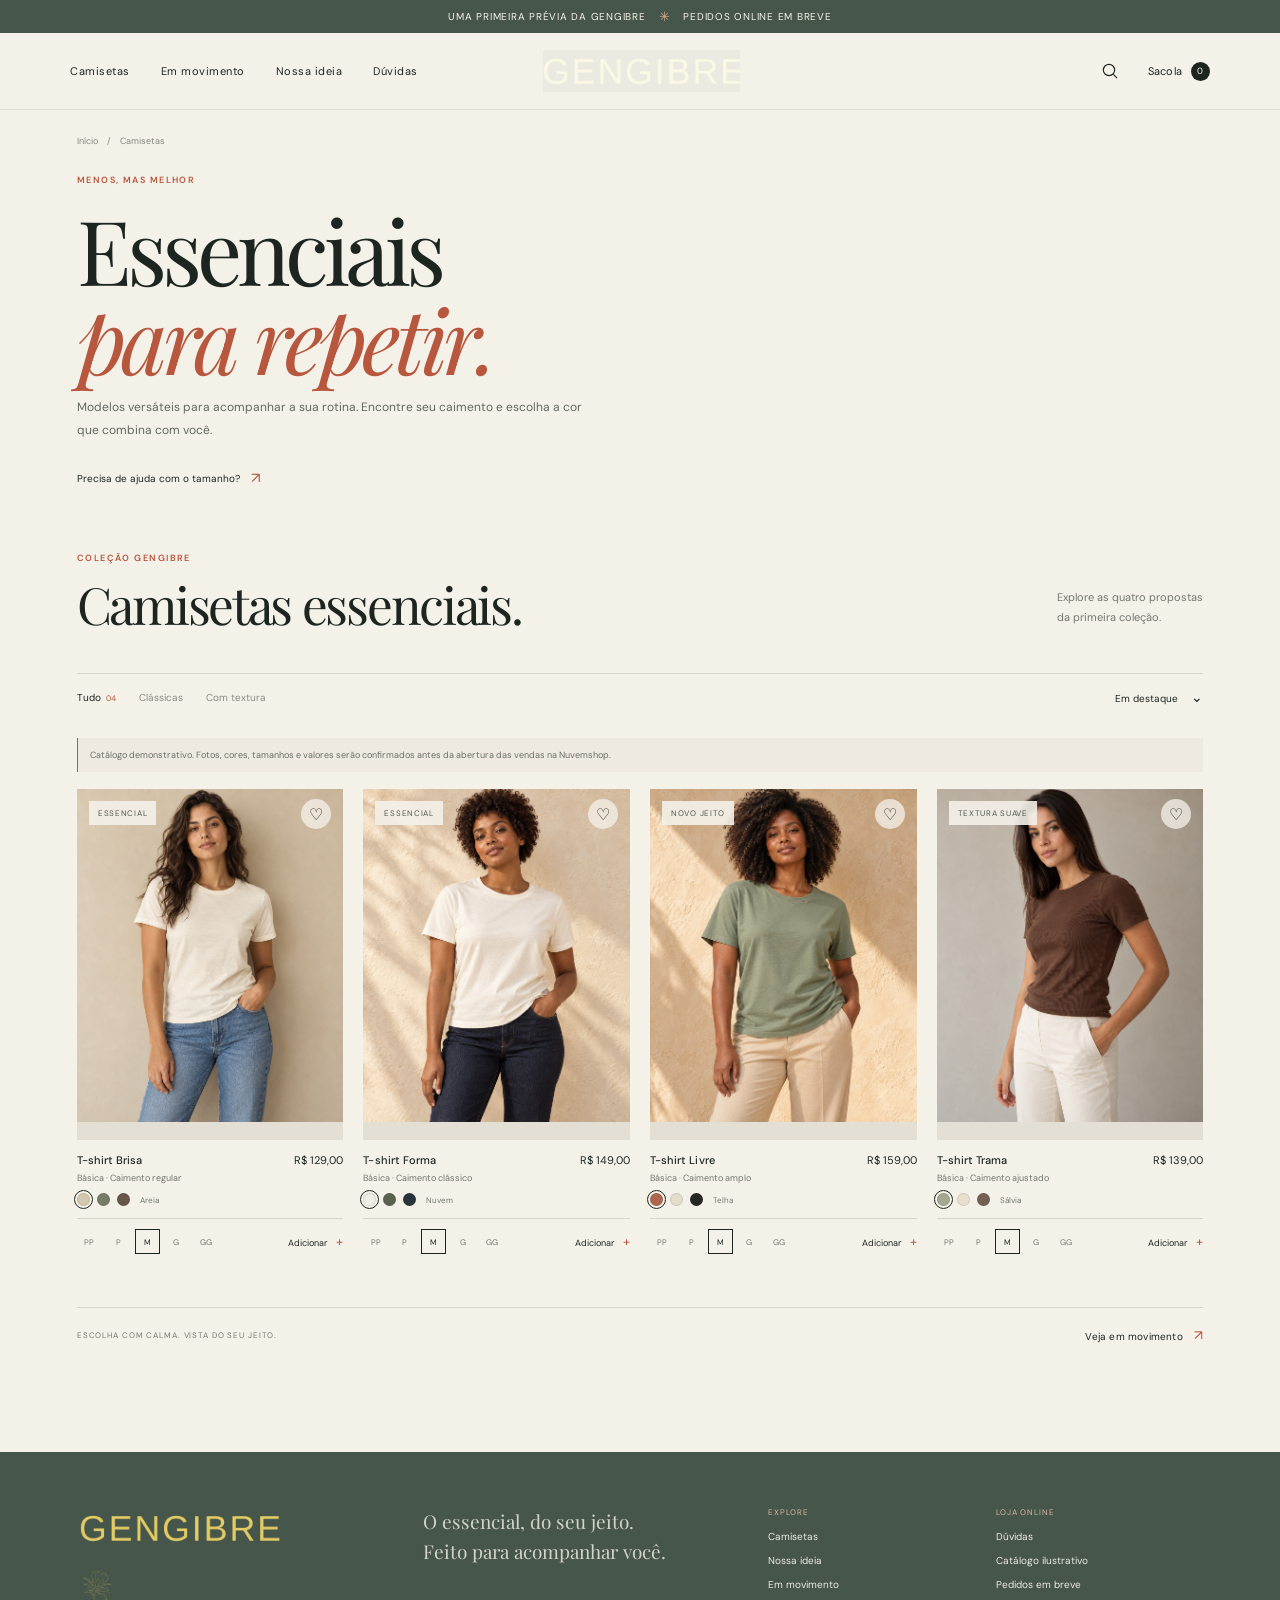
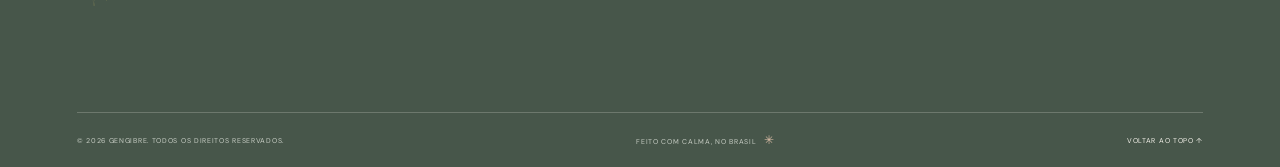
==== colecao.html @ 6cb281e1 "Add shopping pages, videos, and Gengibre logos" ====
<!doctype html>
<html lang="pt-BR">
  <head><meta charset="UTF-8" /><meta name="viewport" content="width=device-width, initial-scale=1" /><meta name="theme-color" content="#f4f1e9" /><meta name="description" content="Explore a coleção demonstrativa de camisetas básicas GENGIBRE." /><title>Camisetas essenciais — GENGIBRE</title><link rel="preconnect" href="https://fonts.googleapis.com" /><link rel="preconnect" href="https://fonts.gstatic.com" crossorigin /><link href="https://fonts.googleapis.com/css2?family=DM+Sans:wght@400;500;600;700&family=Playfair+Display:wght@400;500&display=swap" rel="stylesheet" /><link rel="stylesheet" href="styles.css" /><script src="catalog.js" defer></script><script src="store.js" defer></script><script src="script.js" defer></script></head>
  <body id="topo">
    <div class="announcement"><span>UMA PRIMEIRA PRÉVIA DA GENGIBRE</span><span class="announcement-dot">✳</span><span>Pedidos online em breve</span></div>
    <header class="site-header">
      <button class="icon-button menu-toggle" aria-label="Abrir menu" aria-expanded="false"><span class="menu-lines"></span></button>
      <nav class="main-nav" aria-label="Navegação principal"><a href="colecao.html">Camisetas</a><a href="videos.html">Em movimento</a><a href="sobre.html">Nossa ideia</a><a href="duvidas.html">Dúvidas</a></nav>
      <a class="wordmark has-logo" href="index.html" aria-label="Gengibre, início"><span class="wordmark-crop"><img src="assets/gengibre-wordmark.jpeg" alt="GENGIBRE" /></span></a>
      <div class="header-actions"><button class="icon-button search-toggle" aria-label="Abrir busca"><svg viewBox="0 0 24 24" aria-hidden="true"><circle cx="10.8" cy="10.8" r="6.8"></circle><path d="m16 16 4.5 4.5"></path></svg></button><button class="bag-button" aria-label="Abrir sacola">Sacola <span class="bag-count">0</span></button></div>
    </header>
    <div class="search-panel" aria-hidden="true"><label for="search-input">O que você está procurando?</label><div class="search-field"><input id="search-input" type="search" placeholder="Busque por uma camiseta..." autocomplete="off" /><button class="search-close" aria-label="Fechar busca">Fechar</button></div></div>
    <div class="mobile-menu" aria-hidden="true"><a href="colecao.html">Camisetas</a><a href="videos.html">Em movimento</a><a href="sobre.html">Nossa ideia</a><a href="duvidas.html">Dúvidas</a></div>
<main>
      <section class="page-intro section-shell collection-page-intro"><nav class="breadcrumbs" aria-label="Você está aqui"><a href="index.html">Início</a><span>/</span><span>Camisetas</span></nav><p class="eyebrow">MENOS, MAS MELHOR</p><h1>Essenciais<br /><em>para repetir.</em></h1><p>Modelos versáteis para acompanhar a sua rotina. Encontre seu caimento e escolha a cor que combina com você.</p><a href="duvidas.html#tamanhos" class="text-link">Precisa de ajuda com o tamanho? <span aria-hidden="true">↗</span></a></section>
      <section class="collection section-shell collection-page" id="colecao" aria-labelledby="collection-title"><div class="section-heading"><div><p class="eyebrow">COLEÇÃO GENGIBRE</p><h2 id="collection-title">Camisetas essenciais.</h2></div><p>Explore as quatro propostas<br />da primeira coleção.</p></div><div class="shop-toolbar"><div class="filter-tabs" role="group" aria-label="Filtrar produtos"><button class="filter-tab is-active" data-filter="all">Tudo <span>04</span></button><button class="filter-tab" data-filter="classica">Clássicas</button><button class="filter-tab" data-filter="textura">Com textura</button></div><button class="sort-button" aria-label="Ordenar produtos">Em destaque <span aria-hidden="true">⌄</span></button></div><p class="preview-note">Catálogo demonstrativo. Fotos, cores, tamanhos e valores serão confirmados antes da abertura das vendas na Nuvemshop.</p><div class="product-grid" id="product-grid" aria-live="polite"></div><p class="no-results" hidden>Nenhuma camiseta encontrada. Tente outro nome ou cor.</p><div class="collection-bottom"><span>ESCOLHA COM CALMA. VISTA DO SEU JEITO.</span><a href="videos.html">Veja em movimento <span aria-hidden="true">↗</span></a></div></section>
</main>
    <footer class="site-footer"><div class="footer-main"><a class="wordmark footer-wordmark" href="index.html" aria-label="Gengibre, início"><span class="wordmark-crop"><img src="assets/gengibre-wordmark.jpeg" alt="GENGIBRE" /></span></a><span class="flower-mark"><img src="assets/gengibre-flower.jpeg" alt="Símbolo floral Gengibre" /></span><p>O essencial, do seu jeito.<br />Feito para acompanhar você.</p><div class="footer-links"><div><span>EXPLORE</span><a href="colecao.html">Camisetas</a><a href="sobre.html">Nossa ideia</a><a href="videos.html">Em movimento</a></div><div><span>LOJA ONLINE</span><a href="duvidas.html">Dúvidas</a><a href="colecao.html">Catálogo ilustrativo</a><a href="colecao.html">Pedidos em breve</a></div></div></div><div class="footer-bottom"><span>© 2026 GENGIBRE. TODOS OS DIREITOS RESERVADOS.</span><span>FEITO COM CALMA, NO BRASIL <b>✳</b></span><a href="#topo">VOLTAR AO TOPO ↑</a></div></footer>
    <div class="drawer-backdrop" hidden></div><aside class="cart-drawer" aria-label="Sua sacola" aria-hidden="true"><div class="drawer-head"><div><p class="eyebrow">GENGIBRE / SUAS ESCOLHAS</p><h2>Sua sacola <span class="drawer-count">(0)</span></h2></div><button class="drawer-close" aria-label="Fechar sacola">×</button></div><div class="cart-items"></div><div class="empty-cart"><span class="empty-cart-icon">◌</span><h3>Um bom começo.</h3><p>Sua sacola ainda está vazia.<br />Encontre a camiseta que tem a sua cara.</p><button class="button button-dark continue-shopping">Escolher uma camiseta</button></div><div class="drawer-foot" hidden><div class="subtotal"><span>Subtotal ilustrativo</span><strong>R$ 0,00</strong></div><p class="checkout-note">Prévia da loja. Pagamento, frete e pedidos serão ativados com a Nuvemshop.</p><button class="button button-dark checkout-button">Ver próximos passos <span aria-hidden="true">↗</span></button><p class="checkout-unavailable" hidden>Esta vitrine ainda não recebe pedidos. A conexão com a Nuvemshop ativará a finalização da compra.</p><button class="text-link keep-shopping">Continuar escolhendo</button></div></aside><div class="toast" role="status" aria-live="polite"></div>
</body>
</html>
---- styles.css ----
:root {
  color-scheme: light;
  --paper: #f4f1e9;
  --paper-deep: #ebe6dc;
  --ink: #1d2520;
  --muted: #73776f;
  --line: #d8d5ca;
  --ginger: #b7573d;
  --olive: #47564a;
  --serif: "Playfair Display", Georgia, serif;
  --sans: "DM Sans", Arial, sans-serif;
}

* { box-sizing: border-box; }
html { scroll-behavior: smooth; scroll-padding-top: 94px; }
body { margin: 0; background: var(--paper); color: var(--ink); font-family: var(--sans); font-size: 14px; -webkit-font-smoothing: antialiased; }
body.is-locked { overflow: hidden; }
button, input { font: inherit; }
button, a { -webkit-tap-highlight-color: transparent; }
a { color: inherit; text-decoration: none; }
button { color: inherit; }
img { display: block; max-width: 100%; }
.sr-only { position: absolute; width: 1px; height: 1px; padding: 0; margin: -1px; overflow: hidden; clip: rect(0, 0, 0, 0); white-space: nowrap; border: 0; }

.announcement { height: 33px; display: flex; align-items: center; justify-content: center; gap: 13px; color: #f7f4eb; background: var(--olive); font-size: 10px; letter-spacing: .075em; text-transform: uppercase; }
.announcement-dot { color: #ddac8d; font-size: 13px; }
.site-header { height: 77px; position: sticky; top: 0; z-index: 20; display: grid; grid-template-columns: 1fr auto 1fr; align-items: center; padding: 0 5.5vw; background: rgba(244, 241, 233, .97); border-bottom: 1px solid rgba(29, 37, 32, .09); backdrop-filter: blur(14px); }
.main-nav, .header-actions { display: flex; align-items: center; }
.main-nav { gap: 31px; font-size: 11px; letter-spacing: .045em; }
.main-nav a, .footer-links a, .text-link { transition: opacity .2s ease; }
.main-nav a:hover, .footer-links a:hover, .text-link:hover { opacity: .6; }
.wordmark { justify-self: center; font-size: 21px; line-height: 1; font-weight: 700; letter-spacing: .16em; }
.wordmark span { font-size: 8px; vertical-align: top; margin-left: 3px; letter-spacing: 0; }
.header-actions { justify-self: end; gap: 23px; }
.icon-button, .bag-button, .drawer-close, .search-close { border: 0; padding: 0; background: none; cursor: pointer; }
.icon-button { display: grid; place-items: center; width: 30px; height: 34px; }
.icon-button svg { width: 20px; fill: none; stroke: currentColor; stroke-width: 1.4; }
.bag-button { font-size: 11px; letter-spacing: .025em; }
.bag-count { display: inline-grid; place-items: center; min-width: 19px; height: 19px; margin-left: 5px; padding: 0 4px; border-radius: 100%; background: var(--ink); color: var(--paper); font-size: 9px; }
.menu-toggle { display: none; }

.search-panel { position: fixed; z-index: 19; top: 110px; left: 0; right: 0; padding: 25px 7vw 30px; background: var(--paper); border-bottom: 1px solid var(--line); transform: translateY(-10px); opacity: 0; visibility: hidden; transition: .24s ease; }
.search-panel.is-open { visibility: visible; opacity: 1; transform: translateY(0); }
.search-panel > label { display: block; margin: 0 auto 12px; max-width: 700px; color: var(--muted); font-size: 11px; }
.search-field { display: flex; gap: 18px; max-width: 700px; margin: auto; border-bottom: 1px solid var(--ink); }
.search-field input { flex: 1; border: 0; outline: 0; padding: 8px 0 15px; background: transparent; color: var(--ink); font-family: var(--serif); font-size: 27px; }
.search-field input::placeholder { color: #99998f; }
.search-close { padding-bottom: 12px; color: var(--muted); font-size: 11px; }
.mobile-menu { display: none; }

.hero { min-height: 610px; height: min(710px, calc(100svh - 110px)); display: grid; grid-template-columns: 46% 54%; position: relative; overflow: hidden; }
.hero-copy { display: flex; flex-direction: column; align-items: flex-start; justify-content: center; position: relative; padding: 50px 5vw 58px 11.3vw; }
.eyebrow { margin: 0; color: var(--ginger); font-size: 9px; font-weight: 600; letter-spacing: .16em; line-height: 1.4; }
.hero-copy .eyebrow { display: flex; align-items: center; gap: 12px; }
.eyebrow-line { display: inline-block; width: 27px; height: 1px; background: var(--ginger); }
.hero h1 { margin: 25px 0 17px; font-family: var(--serif); font-size: clamp(58px, 6.2vw, 92px); font-weight: 400; line-height: .99; letter-spacing: -.055em; }
h1 em, h2 em { color: var(--ginger); font-weight: 400; }
.hero-description { max-width: 355px; margin: 0 0 29px; color: #5f645d; font-size: 13px; line-height: 1.85; }
.button { display: inline-flex; align-items: center; justify-content: space-between; gap: 38px; min-height: 48px; border: 0; cursor: pointer; font-size: 10px; letter-spacing: .06em; transition: background .2s ease, color .2s ease, transform .2s ease; }
.button span { font-size: 15px; }
.button-dark { padding: 0 19px; background: var(--ink); color: var(--paper); }
.button-dark:hover { background: var(--ginger); transform: translateY(-1px); }
.hero-note { position: absolute; bottom: 35px; left: 11.3vw; display: flex; align-items: center; gap: 10px; color: #85877f; font-size: 8px; letter-spacing: .12em; }
.hero-note > span:first-child { color: var(--ginger); }
.hero-note-line { width: 31px; height: 1px; background: #aaa99f; }
.hero-image-wrap { height: 100%; min-height: 610px; position: relative; overflow: hidden; background: #d8cfc0; }
.hero-image { width: 100%; height: 100%; object-fit: cover; object-position: center 35%; }
.hero-image-wrap::after { content: ""; position: absolute; inset: 55% 0 0; pointer-events: none; background: linear-gradient(transparent, rgba(25, 25, 20, .36)); }
.hero-image-caption { position: absolute; z-index: 1; bottom: 28px; left: 30px; right: 30px; display: flex; justify-content: space-between; color: white; font-size: 9px; letter-spacing: .08em; text-transform: uppercase; }
.round-stamp { position: absolute; z-index: 2; top: 8%; left: -39px; width: 108px; height: 108px; display: flex; flex-direction: column; align-items: center; justify-content: center; gap: 5px; border: 1px solid rgba(244, 241, 233, .75); border-radius: 50%; outline: 1px solid rgba(244, 241, 233, .6); outline-offset: 5px; color: white; text-align: center; font-size: 8px; letter-spacing: .12em; line-height: 1.5; }
.round-stamp b { color: #eab89a; font-size: 16px; font-weight: 400; }
.hero-index { position: absolute; z-index: 3; top: 50%; right: 20px; writing-mode: vertical-rl; color: white; font-size: 8px; letter-spacing: .14em; }

.promise-bar { min-height: 87px; display: flex; align-items: center; justify-content: center; gap: clamp(45px, 9vw, 155px); border-bottom: 1px solid var(--line); }
.promise-bar > div { display: flex; align-items: center; gap: 11px; color: #555d54; font-size: 10px; letter-spacing: .015em; }
.promise-icon { color: var(--ginger); font-size: 16px; }
.section-shell { width: min(1280px, 88%); margin-inline: auto; }
.collection { padding-top: 105px; padding-bottom: 108px; }
.section-heading { display: flex; align-items: end; justify-content: space-between; margin-bottom: 40px; }
.section-heading h2, .newsletter h2 { margin: 11px 0 0; font-family: var(--serif); font-size: clamp(36px, 4vw, 55px); font-weight: 400; letter-spacing: -.045em; line-height: 1.12; }
.section-heading > p { margin: 0 0 5px; color: var(--muted); font-size: 11px; line-height: 1.8; }
.shop-toolbar { display: flex; justify-content: space-between; align-items: center; min-height: 47px; margin-bottom: 17px; border-top: 1px solid var(--line); }
.filter-tabs { display: flex; align-items: center; gap: 23px; height: 47px; }
.filter-tab, .sort-button { padding: 0; border: 0; background: none; color: #8a8b84; cursor: pointer; font-size: 10px; }
.filter-tab.is-active { color: var(--ink); }
.filter-tab span { margin-left: 2px; color: var(--ginger); font-size: 8px; }
.sort-button { color: var(--ink); }
.sort-button span { margin-left: 10px; font-size: 14px; }
.preview-note { margin: 0 0 17px; padding: 10px 12px; border-left: 1px solid var(--ginger); background: rgba(235, 230, 220, .56); color: #696d64; font-size: 9px; line-height: 1.6; }
.product-grid { display: grid; grid-template-columns: repeat(4, minmax(0, 1fr)); gap: 20px; }
.product-card { min-width: 0; }
.product-image { position: relative; overflow: hidden; aspect-ratio: .76; background: #e4dfd5; }
.product-image > img { width: 100%; height: 100%; object-fit: cover; transition: transform .55s cubic-bezier(.2,.65,.25,1); }
.product-card:hover .product-image > img { transform: scale(1.035); }
.product-label { position: absolute; top: 12px; left: 12px; padding: 7px 9px; background: rgba(244, 241, 233, .9); color: #51594f; font-size: 8px; letter-spacing: .09em; text-transform: uppercase; }
.favorite-button { position: absolute; top: 10px; right: 12px; display: grid; place-items: center; width: 30px; height: 30px; border: 0; border-radius: 50%; background: rgba(244, 241, 233, .76); cursor: pointer; font-size: 16px; }
.favorite-button.is-favorite { color: var(--ginger); }
.product-info { padding-top: 13px; }
.product-title-row { display: flex; justify-content: space-between; align-items: baseline; gap: 8px; }
.product-title { margin: 0; font-size: 11px; font-weight: 500; letter-spacing: .005em; }
.product-price { white-space: nowrap; font-size: 11px; }
.product-subtitle { margin: 5px 0 9px; color: var(--muted); font-size: 9px; }
.product-colors { display: flex; align-items: center; gap: 7px; margin-bottom: 12px; }
.color-swatch { width: 13px; height: 13px; padding: 0; border: 1px solid rgba(29, 37, 32, .12); border-radius: 50%; cursor: pointer; }
.color-swatch.is-selected { outline: 1px solid var(--ink); outline-offset: 2px; }
.color-name { margin-left: 3px; color: var(--muted); font-size: 8px; }
.product-bottom { display: flex; justify-content: space-between; gap: 6px; align-items: center; padding-top: 10px; border-top: 1px solid var(--line); }
.sizes { display: flex; gap: 4px; }
.size-button { display: grid; place-items: center; width: 25px; height: 25px; border: 1px solid transparent; background: none; color: #72756e; cursor: pointer; font-size: 8px; }
.size-button.is-selected { border-color: var(--ink); color: var(--ink); }
.quick-add { padding: 4px 0 4px 5px; border: 0; background: transparent; cursor: pointer; font-size: 9px; }
.quick-add span { margin-left: 6px; color: var(--ginger); font-size: 13px; }
.quick-add:hover { color: var(--ginger); }
.no-results { padding: 32px 0; color: var(--muted); text-align: center; }
.collection-bottom { display: flex; justify-content: space-between; align-items: center; margin-top: 53px; padding-top: 18px; border-top: 1px solid var(--line); color: #777a72; font-size: 8px; letter-spacing: .11em; }
.collection-bottom a { color: var(--ink); letter-spacing: .02em; font-size: 10px; }
.collection-bottom a span { padding-left: 8px; color: var(--ginger); font-size: 14px; }

.editorial { display: grid; grid-template-columns: 1fr 1fr; min-height: 630px; background: var(--paper-deep); }
.editorial-image { position: relative; min-height: 580px; overflow: hidden; background: #c8beb1; }
.editorial-image img { width: 100%; height: 100%; position: absolute; inset: 0; object-fit: cover; object-position: center 43%; }
.image-vertical { position: absolute; top: 50%; right: 18px; writing-mode: vertical-rl; color: white; font-size: 8px; letter-spacing: .14em; }
.editorial-copy { display: flex; flex-direction: column; align-items: flex-start; justify-content: center; position: relative; padding: 72px 10vw 72px 10.5%; overflow: hidden; }
.editorial-copy h2 { margin: 25px 0 20px; font-family: var(--serif); font-size: clamp(48px, 5.3vw, 76px); font-weight: 400; line-height: 1.04; letter-spacing: -.05em; }
.editorial-copy > p:not(.eyebrow) { max-width: 350px; margin: 0 0 24px; color: #62685f; font-size: 11px; line-height: 1.9; }
.text-link { display: inline-flex; align-items: center; gap: 11px; padding: 0; border: 0; background: none; cursor: pointer; font-size: 10px; }
.text-link span { color: var(--ginger); font-size: 15px; }
.editorial-mark { position: absolute; right: 8%; bottom: -76px; color: rgba(71, 86, 74, .07); font-family: var(--serif); font-size: 300px; line-height: 1; }

.newsletter { display: grid; grid-template-columns: 1fr 1fr; align-items: center; gap: 70px; padding-top: 96px; padding-bottom: 100px; }
.newsletter h2 { font-size: clamp(38px, 4vw, 52px); }
.newsletter > div > p:last-child { margin: 12px 0 0; color: var(--muted); font-size: 10px; line-height: 1.8; }
.newsletter-form { display: grid; grid-template-columns: 1fr auto; align-items: center; border-bottom: 1px solid var(--ink); }
.newsletter-form input { min-width: 0; height: 47px; border: 0; outline: 0; background: transparent; color: var(--ink); font-family: var(--serif); font-size: 18px; }
.newsletter-form input::placeholder { color: #9a9a91; }
.newsletter-form button { border: 0; background: transparent; cursor: pointer; font-size: 10px; }
.newsletter-form button span { margin-left: 9px; color: var(--ginger); font-size: 15px; }
.newsletter-form small { grid-column: 1 / -1; padding-top: 9px; color: #8b8d84; font-size: 8px; }
.site-footer { padding: 55px 6vw 0; background: var(--olive); color: #f2f0e8; }
.footer-main { display: grid; grid-template-columns: 1fr 1fr 1.4fr; gap: 35px; min-height: 205px; }
.footer-wordmark { justify-self: start; align-self: start; font-size: 19px; }
.footer-main > p { margin: 0; color: #d2d4cb; font-family: var(--serif); font-size: 19px; line-height: 1.55; }
.footer-links { display: grid; grid-template-columns: 1fr 1fr; gap: 20px; }
.footer-links > div { display: flex; flex-direction: column; align-items: flex-start; gap: 11px; }
.footer-links span { margin-bottom: 2px; color: #d5b9a3; font-size: 8px; letter-spacing: .12em; }
.footer-links a { color: #edece5; font-size: 10px; }
.footer-bottom { min-height: 55px; display: flex; align-items: center; justify-content: space-between; border-top: 1px solid rgba(244, 241, 233, .22); color: #c7cdc4; font-size: 7px; letter-spacing: .1em; }
.footer-bottom b { margin-left: 5px; color: #d5b9a3; font-size: 12px; font-weight: 400; }
.footer-bottom a { color: #f2f0e8; }

.drawer-backdrop { position: fixed; z-index: 40; inset: 0; background: rgba(23, 29, 24, .42); opacity: 0; transition: opacity .25s ease; }
.drawer-backdrop:not([hidden]) { display: block; opacity: 1; }
.cart-drawer { position: fixed; z-index: 41; top: 0; right: 0; bottom: 0; width: min(475px, 100%); display: flex; flex-direction: column; padding: 32px 34px 25px; background: var(--paper); transform: translateX(100%); transition: transform .32s cubic-bezier(.2,.75,.25,1); }
.cart-drawer.is-open { transform: translateX(0); }
.drawer-head { display: flex; align-items: flex-start; justify-content: space-between; padding-bottom: 22px; border-bottom: 1px solid var(--line); }
.drawer-head h2 { margin: 8px 0 0; font-family: var(--serif); font-size: 32px; font-weight: 400; letter-spacing: -.04em; }
.drawer-count { color: var(--muted); font-family: var(--sans); font-size: 12px; letter-spacing: 0; }
.drawer-close { margin-top: -6px; font-size: 32px; font-weight: 300; }
.cart-items { flex: 1; overflow: auto; }
.empty-cart { flex: 1; display: flex; flex-direction: column; align-items: center; justify-content: center; text-align: center; }
.empty-cart[hidden], .drawer-foot[hidden], .checkout-unavailable[hidden] { display: none; }
.empty-cart-icon { color: var(--ginger); font-size: 32px; }
.empty-cart h3 { margin: 12px 0 7px; font-family: var(--serif); font-size: 25px; font-weight: 400; }
.empty-cart p { margin: 0 0 23px; color: var(--muted); font-size: 11px; line-height: 1.8; }
.empty-cart .button { min-height: 44px; }
.cart-line { display: grid; grid-template-columns: 92px 1fr auto; gap: 14px; padding: 20px 0; border-bottom: 1px solid var(--line); }
.cart-line img { width: 92px; height: 116px; object-fit: cover; background: var(--paper-deep); }
.cart-line-info { display: flex; flex-direction: column; align-items: flex-start; padding: 3px 0; }
.cart-line h3 { margin: 0 0 7px; font-size: 11px; font-weight: 500; }
.cart-line p { margin: 0 0 5px; color: var(--muted); font-size: 9px; }
.quantity-control { display: flex; align-items: center; gap: 12px; margin-top: auto; border: 1px solid var(--line); }
.quantity-control button { width: 24px; height: 24px; border: 0; background: none; cursor: pointer; }
.quantity-control span { font-size: 9px; }
.cart-line-price { font-size: 10px; white-space: nowrap; }
.remove-line { margin-top: 10px; padding: 0; border: 0; background: none; color: var(--muted); cursor: pointer; font-size: 8px; text-decoration: underline; }
.drawer-foot { padding-top: 15px; border-top: 1px solid var(--line); }
.shipping-progress { color: var(--muted); font-size: 9px; }
.shipping-progress > div { height: 2px; margin-top: 9px; background: #d7d4ca; }
.shipping-progress i { display: block; width: 0%; height: 100%; background: var(--ginger); transition: width .25s ease; }
.subtotal { display: flex; justify-content: space-between; margin: 20px 0 5px; font-size: 11px; }
.subtotal strong { font-weight: 500; }
.checkout-note, .checkout-unavailable { color: var(--muted); font-size: 8px; line-height: 1.6; }
.checkout-button { width: 100%; margin-top: 8px; }
.checkout-unavailable { padding: 10px 12px; border: 1px solid #d5c3b3; background: #efe6d9; color: #69594d; }
.drawer-foot .keep-shopping { display: flex; margin: 14px auto 0; }
.toast { position: fixed; z-index: 55; right: 22px; bottom: 20px; max-width: calc(100% - 44px); padding: 13px 17px; background: var(--ink); color: white; opacity: 0; transform: translateY(12px); pointer-events: none; font-size: 10px; transition: .22s ease; }
.toast.is-visible { opacity: 1; transform: translateY(0); }

@media (min-width: 1500px) {
  .hero-copy { padding-left: max(11.3vw, calc((100vw - 1280px) / 2)); }
  .hero-note { left: max(11.3vw, calc((100vw - 1280px) / 2)); }
}
@media (max-width: 1000px) {
  .site-header { padding-inline: 4vw; }
  .main-nav { gap: 17px; font-size: 10px; }
  .hero { min-height: 560px; grid-template-columns: 47% 53%; }
  .hero-copy { padding-left: 7vw; }
  .hero-note { left: 7vw; }
  .hero h1 { font-size: clamp(58px, 7vw, 76px); }
  .product-grid { grid-template-columns: repeat(2, minmax(0, 1fr)); row-gap: 34px; column-gap: 18px; }
  .editorial { min-height: 520px; }
  .editorial-image { min-height: 520px; }
  .editorial-copy { padding-inline: 8%; }
  .footer-main { grid-template-columns: .8fr .9fr 1.5fr; }
}
@media (max-width: 680px) {
  html { scroll-padding-top: 76px; }
  .announcement { height: 30px; gap: 8px; font-size: 8px; letter-spacing: .04em; }
  .site-header { height: 64px; grid-template-columns: 1fr auto 1fr; padding-inline: 17px; }
  .menu-toggle { display: grid; justify-self: start; }
  .menu-lines, .menu-lines::before, .menu-lines::after { display: block; width: 17px; height: 1px; background: var(--ink); }
  .menu-lines { position: relative; }
  .menu-lines::before, .menu-lines::after { content: ""; position: absolute; left: 0; }
  .menu-lines::before { top: -5px; }
  .menu-lines::after { top: 5px; }
  .main-nav { display: none; }
  .wordmark { font-size: 18px; }
  .header-actions { gap: 8px; }
  .bag-button { font-size: 0; }
  .bag-count { font-size: 9px; }
  .search-toggle { width: 26px; }
  .search-toggle svg { width: 18px; }
  .search-panel { top: 94px; padding: 20px 20px 23px; }
  .search-field input { font-size: 21px; }
  .mobile-menu { position: fixed; z-index: 18; top: 94px; left: 0; right: 0; display: flex; flex-direction: column; gap: 0; padding: 0 22px; background: var(--paper); max-height: 0; overflow: hidden; opacity: 0; transition: max-height .25s ease, opacity .2s ease, padding .2s ease; }
  .mobile-menu.is-open { max-height: 190px; padding-block: 8px 17px; opacity: 1; border-bottom: 1px solid var(--line); }
  .mobile-menu a { padding: 13px 0; border-bottom: 1px solid var(--line); font-family: var(--serif); font-size: 22px; }
  .mobile-menu a:last-child { border: 0; }
  .hero { display: flex; flex-direction: column-reverse; height: auto; min-height: unset; }
  .hero-image-wrap { height: 108vw; min-height: 420px; max-height: 590px; }
  .hero-image { object-position: center 32%; }
  .hero-copy { min-height: 375px; padding: 48px 24px 75px; }
  .hero h1 { margin: 19px 0 13px; font-size: clamp(59px, 14vw, 78px); }
  .hero-description { max-width: 325px; margin-bottom: 21px; font-size: 12px; }
  .hero-note { left: 24px; bottom: 24px; font-size: 7px; }
  .round-stamp { top: auto; left: 23px; bottom: 22px; width: 83px; height: 83px; border-color: rgba(255,255,255,.9); outline-color: rgba(255,255,255,.7); font-size: 6px; }
  .round-stamp b { font-size: 12px; }
  .hero-index { display: none; }
  .hero-image-caption { bottom: 17px; left: auto; right: 17px; gap: 8px; flex-direction: column; align-items: flex-end; font-size: 7px; }
  .promise-bar { justify-content: flex-start; gap: 21px; padding: 0 22px; min-height: 68px; overflow-x: auto; scrollbar-width: none; }
  .promise-bar::-webkit-scrollbar { display: none; }
  .promise-bar > div { flex: 0 0 auto; gap: 7px; font-size: 8px; }
  .promise-icon { font-size: 13px; }
  .section-shell { width: auto; margin-inline: 22px; }
  .collection { padding-top: 66px; padding-bottom: 68px; }
  .section-heading { display: block; margin-bottom: 26px; }
  .section-heading h2 { font-size: 41px; }
  .section-heading > p { margin-top: 10px; font-size: 10px; }
  .shop-toolbar { margin-bottom: 12px; }
  .preview-note { margin-bottom: 13px; font-size: 8px; }
  .filter-tabs { gap: 16px; }
  .filter-tab, .sort-button { font-size: 9px; }
  .sort-button { font-size: 0; }
  .sort-button span { font-size: 17px; }
  .product-grid { column-gap: 10px; row-gap: 27px; }
  .product-image { aspect-ratio: .72; }
  .product-label { top: 8px; left: 8px; padding: 6px 7px; font-size: 7px; }
  .favorite-button { top: 6px; right: 6px; width: 26px; height: 26px; font-size: 14px; }
  .product-info { padding-top: 10px; }
  .product-title-row { align-items: flex-start; flex-direction: column; gap: 5px; }
  .product-title { font-size: 10px; }
  .product-price { font-size: 10px; }
  .product-subtitle { margin: 5px 0 8px; font-size: 8px; }
  .product-colors { gap: 6px; margin-bottom: 9px; }
  .color-swatch { width: 12px; height: 12px; }
  .color-name { font-size: 7px; }
  .product-bottom { align-items: flex-start; flex-direction: column; gap: 4px; padding-top: 7px; }
  .sizes { gap: 2px; }
  .size-button { width: 22px; height: 22px; font-size: 7px; }
  .quick-add { align-self: flex-end; margin-top: -24px; font-size: 8px; }
  .collection-bottom { margin-top: 34px; font-size: 7px; gap: 12px; }
  .collection-bottom a { text-align: right; font-size: 9px; }
  .editorial { display: flex; flex-direction: column; }
  .editorial-image { min-height: 0; height: 114vw; max-height: 540px; }
  .editorial-copy { min-height: 430px; padding: 58px 28px; }
  .editorial-copy h2 { font-size: 57px; }
  .editorial-mark { right: 2%; bottom: -70px; font-size: 240px; }
  .newsletter { grid-template-columns: 1fr; gap: 28px; padding-top: 65px; padding-bottom: 70px; }
  .newsletter h2 { font-size: 41px; }
  .newsletter > div > p:last-child { max-width: 280px; }
  .newsletter-form input { font-size: 16px; }
  .newsletter-form button { font-size: 9px; }
  .site-footer { padding: 39px 23px 0; }
  .footer-main { grid-template-columns: 1fr 1fr; gap: 22px 14px; padding-bottom: 35px; }
  .footer-wordmark { grid-column: 1; }
  .footer-main > p { grid-column: 2; font-size: 14px; }
  .footer-links { grid-column: 1 / -1; gap: 12px; margin-top: 10px; }
  .footer-links a { font-size: 9px; }
  .footer-bottom { min-height: 65px; display: grid; grid-template-columns: 1fr auto; gap: 7px; padding: 11px 0; font-size: 6px; }
  .footer-bottom > span:nth-child(2) { display: none; }
  .cart-drawer { padding: 25px 21px 20px; }
  .toast { right: 12px; bottom: 12px; }
}
@media (prefers-reduced-motion: reduce) {
  *, *::before, *::after { scroll-behavior: auto !important; transition-duration: .01ms !important; animation-duration: .01ms !important; }
}

/* Multi-page storefront, brand marks, and video collection. */
.wordmark.has-logo { display: block; width: 200px; height: 42px; overflow: hidden; }
.wordmark-crop { position: relative; display: block; width: 100%; height: 100%; margin: 0; overflow: hidden; vertical-align: baseline; }
.wordmark-crop img { position: absolute; width: 320px; height: 128px; max-width: none; left: 50%; top: 50%; transform: translate(-50%, -50%); mix-blend-mode: screen; }
.footer-wordmark { width: 200px; height: 42px; }
.flower-mark { position: absolute; top: 59px; left: 0; width: 40px; height: 44px; overflow: hidden; }
.flower-mark img { position: absolute; width: 110px; height: 44px; max-width: none; left: 50%; top: 50%; transform: translate(-50%, -50%); mix-blend-mode: screen; }
.footer-main { position: relative; }

.page-intro { padding-top: 28px; padding-bottom: 22px; }
.breadcrumbs { display: flex; align-items: center; gap: 9px; margin-bottom: 42px; color: #85877f; font-size: 9px; }
.breadcrumbs a:hover { color: var(--ginger); }
.page-intro h1, .story-copy h1 { margin: 18px 0 14px; font-family: var(--serif); font-size: clamp(58px, 7vw, 92px); font-weight: 400; line-height: .99; letter-spacing: -.055em; }
.page-intro > p:not(.eyebrow), .story-copy > p:not(.eyebrow) { max-width: 520px; color: #62685f; font-size: 12px; line-height: 1.9; }
.collection-page { padding-top: 42px; }
.collection-page-intro { min-height: 400px; padding-top: 25px; display: flex; flex-direction: column; align-items: flex-start; justify-content: center; }
.collection-page-intro .breadcrumbs { align-self: flex-start; margin-bottom: auto; }
.collection-page-intro > p:not(.eyebrow) { margin: 0 0 16px; }
.collection-page-intro .text-link { margin-top: 10px; }
.product-title a:hover { color: var(--ginger); }
.product-title a { transition: color .2s ease; }

.product-detail-section { padding-top: 30px; padding-bottom: 45px; }
.product-detail { display: grid; grid-template-columns: minmax(0, 1.1fr) minmax(340px, .9fr); gap: clamp(40px, 8vw, 120px); align-items: start; }
.detail-main-image { overflow: hidden; background: var(--paper-deep); aspect-ratio: .8; }
.detail-main-image img { width: 100%; height: 100%; object-fit: cover; }
.detail-gallery .preview-note { margin-top: 12px; }
.detail-copy { position: sticky; top: 135px; padding-top: 9px; }
.detail-copy .breadcrumbs { margin-bottom: 30px; }
.detail-title-row { display: flex; align-items: baseline; justify-content: space-between; gap: 15px; margin-top: 16px; }
.detail-title-row h1 { margin: 0; font-family: var(--serif); font-size: clamp(36px, 4vw, 52px); font-weight: 400; letter-spacing: -.045em; }
.detail-title-row > span { white-space: nowrap; font-size: 13px; }
.detail-subtitle { margin: 8px 0 20px; color: var(--muted); font-size: 10px; }
.detail-description { max-width: 420px; margin: 0 0 27px; color: #62685f; font-size: 11px; line-height: 1.9; }
.detail-option { padding: 16px 0; border-top: 1px solid var(--line); }
.option-heading { display: flex; justify-content: space-between; margin-bottom: 13px; font-size: 10px; }
.option-heading .color-name { color: #6d7269; font-size: 10px; }
.detail-swatches, .detail-sizes { display: flex; gap: 11px; align-items: center; }
.detail-swatches .color-swatch { width: 20px; height: 20px; }
.detail-sizes .size-button { width: 42px; height: 42px; border-color: var(--line); font-size: 10px; }
.detail-sizes .size-button.is-selected { border-color: var(--ink); }
.size-guide-link { padding: 0; border: 0; border-bottom: 1px solid #9b9c92; background: transparent; color: var(--muted); cursor: pointer; font-size: 9px; }
.add-detail-button { width: 100%; margin-top: 9px; }
.detail-buy-note { margin: 12px 0 20px; color: var(--muted); font-size: 9px; line-height: 1.65; }
.detail-accordions { border-top: 1px solid var(--line); }
.detail-accordions details, .faq-content details { border-bottom: 1px solid var(--line); }
.detail-accordions summary, .faq-content summary { position: relative; padding: 16px 22px 16px 0; cursor: pointer; list-style: none; font-size: 10px; }
.detail-accordions summary::-webkit-details-marker, .faq-content summary::-webkit-details-marker { display: none; }
.detail-accordions summary::after, .faq-content summary::after { content: "+"; position: absolute; right: 2px; color: var(--ginger); font-size: 17px; line-height: 10px; }
.detail-accordions details[open] summary::after, .faq-content details[open] summary::after { content: "−"; }
.detail-accordions details p, .faq-content details p { margin: -1px 0 16px; color: var(--muted); font-size: 10px; line-height: 1.8; }
.related-section { padding-top: 72px; }
.related-section .section-heading { align-items: end; }
.size-guide-dialog { width: min(500px, calc(100% - 32px)); padding: 30px; border: 1px solid var(--line); background: var(--paper); color: var(--ink); }
.size-guide-dialog::backdrop { background: rgba(23, 29, 24, .48); }
.dialog-head { display: flex; align-items: flex-start; justify-content: space-between; }
.dialog-head h2 { margin: 8px 0 18px; font-family: var(--serif); font-size: 30px; font-weight: 400; }
.size-guide-dialog > p, .size-guide-dialog li { color: #62685f; font-size: 10px; line-height: 1.8; }
.size-guide-dialog ul { padding-left: 18px; }
.size-guide-dialog .button { margin-top: 10px; }

.story-hero { min-height: 620px; display: grid; grid-template-columns: 1fr .9fr; background: var(--paper-deep); }
.story-copy { display: flex; flex-direction: column; align-items: flex-start; justify-content: center; padding: 60px 8vw 60px max(8vw, calc((100vw - 1280px) / 2)); }
.story-copy .breadcrumbs { margin-bottom: 55px; }
.story-copy .button { margin-top: 16px; }
.story-image { min-height: 550px; overflow: hidden; }
.story-image img { width: 100%; height: 100%; object-fit: cover; object-position: center 37%; }
.story-values { display: grid; grid-template-columns: .85fr 1.15fr; gap: 10%; padding-top: 105px; padding-bottom: 112px; }
.story-values h2, .story-bottom h2 { margin: 16px 0; font-family: var(--serif); font-size: clamp(43px, 5vw, 66px); font-weight: 400; line-height: 1.05; letter-spacing: -.05em; }
.story-value-list article { display: grid; grid-template-columns: 42px 1fr; gap: 18px; padding: 18px 0; border-bottom: 1px solid var(--line); }
.story-value-list article:first-child { padding-top: 0; }
.story-value-list article > span { color: var(--ginger); font-family: var(--serif); font-size: 22px; }
.story-value-list h3 { margin: 0 0 7px; font-family: var(--serif); font-size: 22px; font-weight: 400; }
.story-value-list p { max-width: 490px; margin: 0; color: var(--muted); font-size: 10px; line-height: 1.9; }
.story-bottom { display: flex; flex-direction: column; align-items: center; padding: 80px 20px 90px; background: var(--paper-deep); text-align: center; }
.story-bottom .button { margin-top: 8px; }

.faq-intro { padding-top: 25px; padding-bottom: 48px; }
.faq-layout { display: grid; grid-template-columns: 220px minmax(0, 1fr); gap: 9%; padding-top: 22px; padding-bottom: 110px; }
.faq-index { position: sticky; top: 125px; align-self: start; display: flex; flex-direction: column; gap: 16px; padding-top: 4px; }
.faq-index a { color: var(--muted); font-size: 10px; }
.faq-index a:hover { color: var(--ginger); }
.faq-content > section { padding: 30px 0 48px; scroll-margin-top: 120px; }
.faq-content > section:first-child { padding-top: 0; }
.faq-content h2 { margin: 8px 0 16px; font-family: var(--serif); font-size: 34px; font-weight: 400; }
.faq-content .text-link { margin-top: 33px; }

.video-feature { padding-top: 86px; padding-bottom: 88px; }
.video-teaser-grid { display: grid; grid-template-columns: repeat(3, 1fr); gap: 16px; }
.video-teaser { position: relative; display: block; overflow: hidden; aspect-ratio: .82; background: #d8d0c1; }
.video-teaser::after { content: ""; position: absolute; inset: 52% 0 0; background: linear-gradient(transparent, rgba(20, 25, 20, .62)); pointer-events: none; }
.video-teaser video { width: 100%; height: 100%; object-fit: cover; transition: transform .5s ease; }
.video-teaser:hover video { transform: scale(1.035); }
.video-teaser > span { position: absolute; z-index: 1; left: 17px; right: 17px; bottom: 16px; display: flex; justify-content: space-between; color: white; font-family: var(--serif); font-size: 20px; }
.video-teaser b { color: #e7bd9d; font-family: var(--sans); font-size: 14px; font-weight: 400; }
.video-disclaimer { margin: 15px 0 0; color: var(--muted); font-size: 9px; line-height: 1.7; }
.video-disclaimer a { text-decoration: underline; }
.video-page-intro { min-height: 400px; display: flex; flex-direction: column; align-items: flex-start; justify-content: center; }
.video-page-intro .breadcrumbs { align-self: flex-start; margin-bottom: auto; }
.video-page-intro > p:not(.eyebrow) { margin: 0 0 12px; }
.ugc-disclosure { display: grid; grid-template-columns: 42px 1fr; gap: 15px; align-items: start; margin-top: 5px; margin-bottom: 40px; padding: 20px 23px; border: 1px solid #d8ccbd; background: #eee7dc; }
.disclosure-mark { color: var(--ginger); font-size: 22px; }
.ugc-disclosure strong { font-family: var(--serif); font-size: 18px; font-weight: 400; }
.ugc-disclosure p { max-width: 900px; margin: 7px 0 0; color: #62685f; font-size: 10px; line-height: 1.85; }
.ugc-grid { display: grid; grid-template-columns: repeat(4, minmax(0, 1fr)); gap: 22px 14px; padding-bottom: 85px; }
.ugc-card { min-width: 0; }
.ugc-video { position: relative; overflow: hidden; aspect-ratio: .62; background: #ded8cc; }
.ugc-video video { width: 100%; height: 100%; object-fit: cover; }
.ugc-video > span { position: absolute; top: 10px; left: 10px; padding: 7px 9px; background: rgba(244, 241, 233, .93); color: #586055; font-size: 7px; letter-spacing: .1em; pointer-events: none; }
.ugc-caption h2 { margin: 12px 0 5px; font-family: var(--serif); font-size: 20px; font-weight: 400; }
.ugc-caption p { margin: 0; color: var(--muted); font-size: 8px; line-height: 1.7; }
.ugc-caption a { text-decoration: underline; }
.ugc-invite { display: flex; flex-direction: column; align-items: center; padding: 70px 20px 82px; background: var(--paper-deep); text-align: center; }
.ugc-invite h2 { margin: 13px 0; font-family: var(--serif); font-size: clamp(43px, 5vw, 64px); font-weight: 400; line-height: 1.02; letter-spacing: -.05em; }
.ugc-invite > p:not(.eyebrow) { max-width: 440px; margin: 0 0 20px; color: #62685f; font-size: 10px; line-height: 1.9; }

@media (max-width: 1000px) {
  .product-detail { grid-template-columns: minmax(0, 1fr) minmax(300px, .85fr); gap: 38px; }
  .ugc-grid { grid-template-columns: repeat(2, minmax(0, 1fr)); }
  .main-nav { gap: 12px; font-size: 9px; }
  .wordmark.has-logo { width: 170px; }
  .wordmark-crop img { width: 275px; height: 110px; transform: translate(-50%, -50%); }
}
@media (max-width: 680px) {
  .wordmark.has-logo { width: 150px; height: 37px; }
  .wordmark-crop img { width: 242px; height: 97px; transform: translate(-50%, -50%); }
  .footer-wordmark { width: 150px; height: 37px; }
  .flower-mark { top: 49px; width: 34px; height: 38px; }
  .flower-mark img { width: 94px; height: 38px; }
  .page-intro { width: auto; margin-inline: 22px; }
  .page-intro h1, .story-copy h1 { font-size: clamp(52px, 15vw, 72px); }
  .breadcrumbs { margin-bottom: 30px; font-size: 8px; }
  .collection-page-intro, .video-page-intro { min-height: 340px; }
  .collection-page { padding-top: 28px; }
  .product-detail-section { width: auto; margin-inline: 0; padding-top: 0; padding-bottom: 20px; }
  .product-detail { display: flex; flex-direction: column; gap: 23px; }
  .detail-main-image { aspect-ratio: .8; }
  .detail-gallery .preview-note { margin-inline: 22px; }
  .detail-copy { position: static; padding: 5px 22px 0; }
  .detail-copy .breadcrumbs { margin-bottom: 24px; }
  .detail-title-row h1 { font-size: 38px; }
  .detail-title-row > span { font-size: 12px; }
  .detail-description { margin-bottom: 18px; }
  .detail-sizes .size-button { width: 38px; height: 38px; }
  .related-section { padding-top: 52px; }
  .related-section .section-heading { display: flex; flex-direction: column; align-items: flex-start; gap: 15px; }
  .size-guide-dialog { padding: 24px 21px; }
  .story-hero { display: flex; flex-direction: column-reverse; }
  .story-image { min-height: 0; height: 110vw; max-height: 500px; }
  .story-copy { min-height: 510px; padding: 42px 25px 56px; }
  .story-copy .breadcrumbs { align-self: flex-start; margin-bottom: auto; }
  .story-copy h1 { margin-top: 25px; }
  .story-values { display: block; padding-top: 68px; padding-bottom: 75px; }
  .story-value-list { margin-top: 35px; }
  .story-value-list article { grid-template-columns: 32px 1fr; gap: 10px; }
  .story-value-list h3 { font-size: 20px; }
  .story-bottom { padding-block: 65px 70px; }
  .faq-intro { padding-bottom: 35px; }
  .faq-layout { display: block; padding-bottom: 70px; }
  .faq-index { position: static; display: flex; flex-direction: row; flex-wrap: wrap; gap: 10px; margin-bottom: 35px; }
  .faq-index a { padding: 8px 10px; border: 1px solid var(--line); font-size: 8px; }
  .faq-content > section { padding: 24px 0 33px; }
  .faq-content h2 { font-size: 30px; }
  .video-feature { width: auto; margin-inline: 22px; padding-top: 58px; padding-bottom: 58px; }
  .video-teaser-grid { grid-template-columns: repeat(3, minmax(0, 1fr)); gap: 8px; }
  .video-teaser { aspect-ratio: .65; }
  .video-teaser > span { left: 8px; right: 8px; bottom: 9px; font-size: 12px; }
  .video-teaser b { font-size: 10px; }
  .video-disclaimer { font-size: 8px; }
  .video-page-intro { min-height: 350px; }
  .ugc-disclosure { width: auto; margin-inline: 22px; grid-template-columns: 28px 1fr; gap: 9px; padding: 16px 14px; }
  .ugc-disclosure strong { font-size: 16px; }
  .ugc-disclosure p { font-size: 9px; }
  .ugc-grid { width: auto; margin-inline: 22px; gap: 23px 10px; padding-bottom: 62px; }
  .ugc-video { aspect-ratio: .62; }
  .ugc-video > span { top: 6px; left: 6px; padding: 6px; font-size: 6px; }
  .ugc-caption h2 { font-size: 17px; }
  .ugc-caption p { font-size: 7px; }
  .ugc-invite { padding: 58px 23px 65px; }
  .ugc-invite h2 { font-size: 52px; }
  .mobile-menu.is-open { max-height: 290px; }
  .main-nav { display: none; }
}
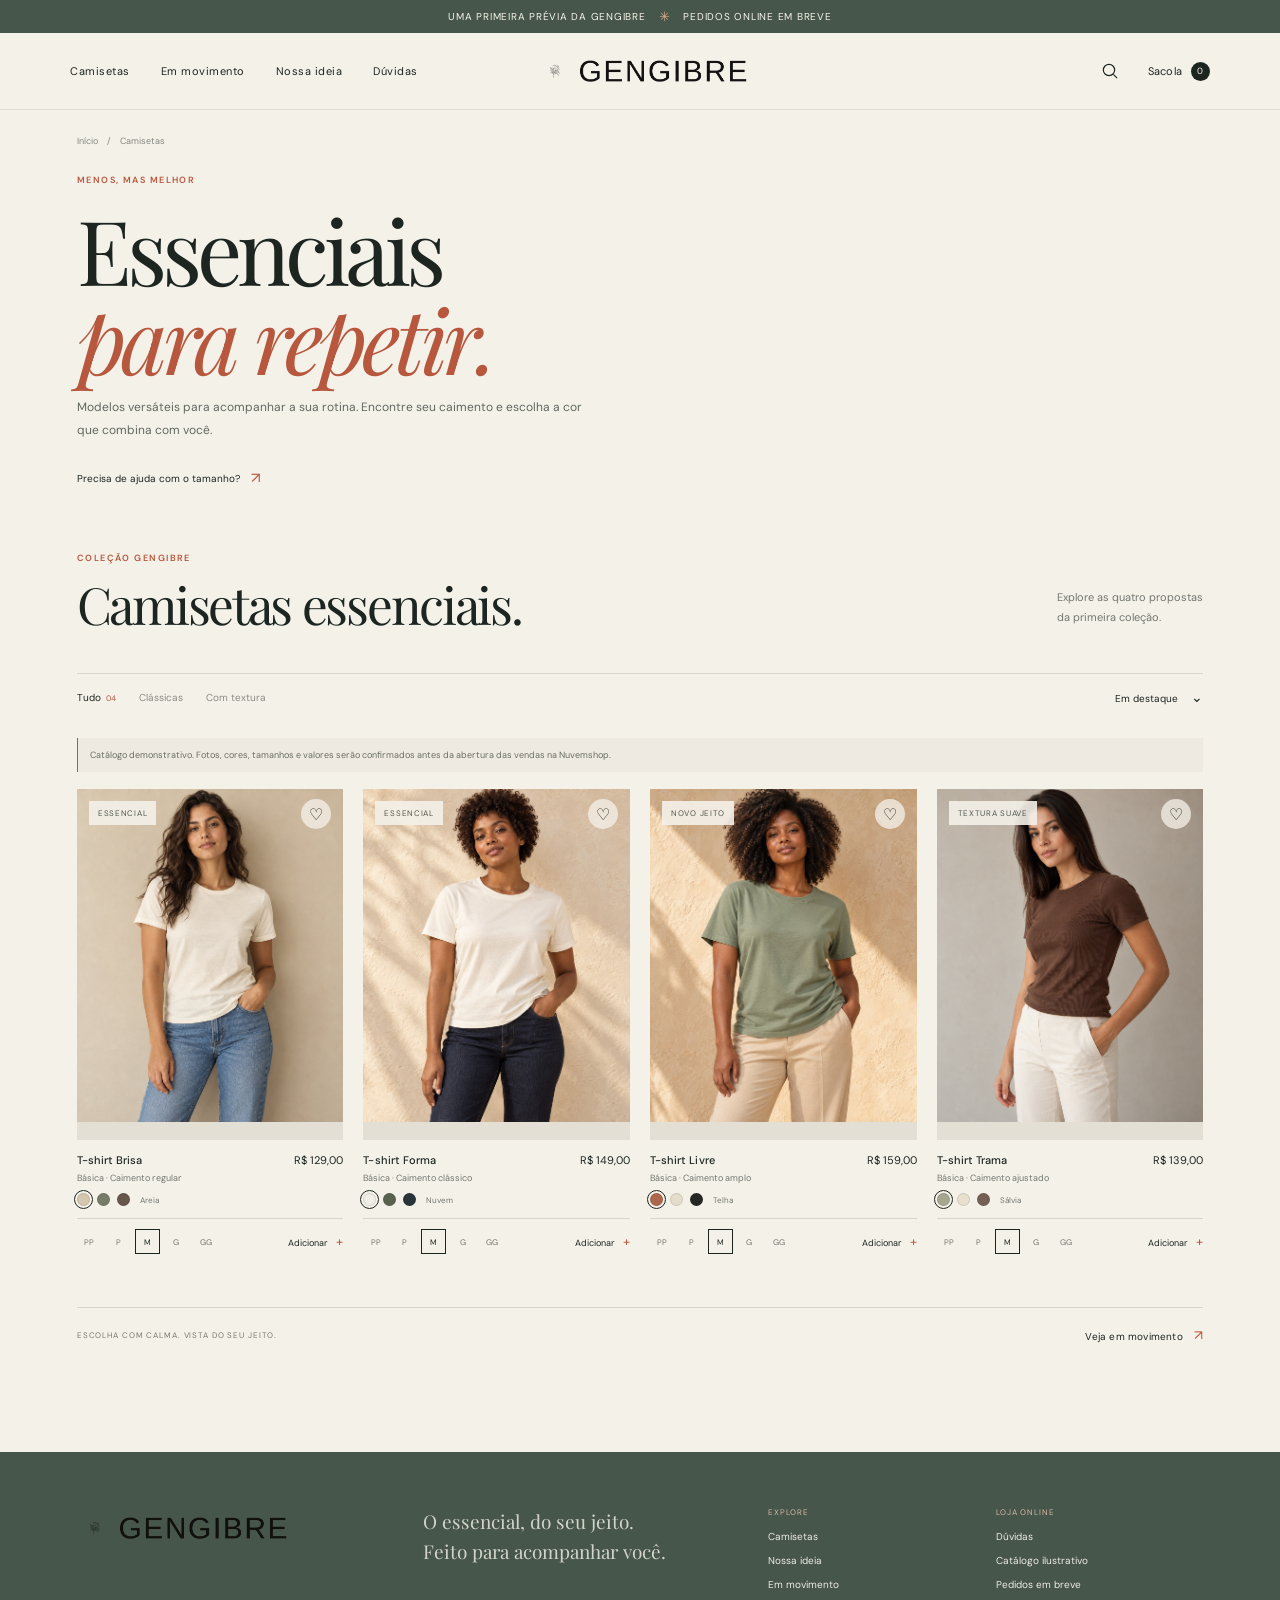
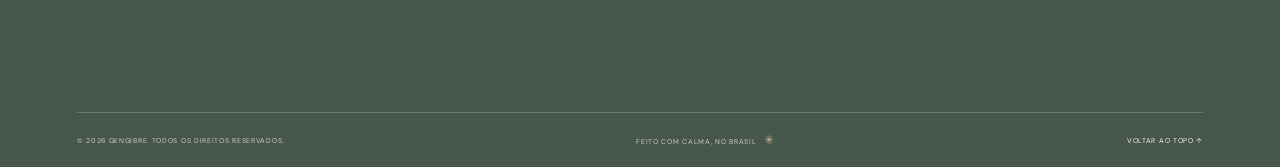
==== commit 42d867bf: "Make Gengibre logo marks transparent and black" ====
--- a/colecao.html
+++ b/colecao.html
@@ -6,7 +6,7 @@
     <header class="site-header">
       <button class="icon-button menu-toggle" aria-label="Abrir menu" aria-expanded="false"><span class="menu-lines"></span></button>
       <nav class="main-nav" aria-label="Navegação principal"><a href="colecao.html">Camisetas</a><a href="videos.html">Em movimento</a><a href="sobre.html">Nossa ideia</a><a href="duvidas.html">Dúvidas</a></nav>
-      <a class="wordmark has-logo" href="index.html" aria-label="Gengibre, início"><span class="wordmark-crop"><img src="assets/gengibre-wordmark.jpeg" alt="GENGIBRE" /></span></a>
+      <a class="wordmark has-logo" href="index.html" aria-label="Gengibre, início"><img class="brand-flower" src="assets/gengibre-flower.png" alt="" /><span class="wordmark-crop"><img src="assets/gengibre-wordmark.png" alt="GENGIBRE" /></span></a>
       <div class="header-actions"><button class="icon-button search-toggle" aria-label="Abrir busca"><svg viewBox="0 0 24 24" aria-hidden="true"><circle cx="10.8" cy="10.8" r="6.8"></circle><path d="m16 16 4.5 4.5"></path></svg></button><button class="bag-button" aria-label="Abrir sacola">Sacola <span class="bag-count">0</span></button></div>
     </header>
     <div class="search-panel" aria-hidden="true"><label for="search-input">O que você está procurando?</label><div class="search-field"><input id="search-input" type="search" placeholder="Busque por uma camiseta..." autocomplete="off" /><button class="search-close" aria-label="Fechar busca">Fechar</button></div></div>
@@ -15,7 +15,7 @@
       <section class="page-intro section-shell collection-page-intro"><nav class="breadcrumbs" aria-label="Você está aqui"><a href="index.html">Início</a><span>/</span><span>Camisetas</span></nav><p class="eyebrow">MENOS, MAS MELHOR</p><h1>Essenciais<br /><em>para repetir.</em></h1><p>Modelos versáteis para acompanhar a sua rotina. Encontre seu caimento e escolha a cor que combina com você.</p><a href="duvidas.html#tamanhos" class="text-link">Precisa de ajuda com o tamanho? <span aria-hidden="true">↗</span></a></section>
       <section class="collection section-shell collection-page" id="colecao" aria-labelledby="collection-title"><div class="section-heading"><div><p class="eyebrow">COLEÇÃO GENGIBRE</p><h2 id="collection-title">Camisetas essenciais.</h2></div><p>Explore as quatro propostas<br />da primeira coleção.</p></div><div class="shop-toolbar"><div class="filter-tabs" role="group" aria-label="Filtrar produtos"><button class="filter-tab is-active" data-filter="all">Tudo <span>04</span></button><button class="filter-tab" data-filter="classica">Clássicas</button><button class="filter-tab" data-filter="textura">Com textura</button></div><button class="sort-button" aria-label="Ordenar produtos">Em destaque <span aria-hidden="true">⌄</span></button></div><p class="preview-note">Catálogo demonstrativo. Fotos, cores, tamanhos e valores serão confirmados antes da abertura das vendas na Nuvemshop.</p><div class="product-grid" id="product-grid" aria-live="polite"></div><p class="no-results" hidden>Nenhuma camiseta encontrada. Tente outro nome ou cor.</p><div class="collection-bottom"><span>ESCOLHA COM CALMA. VISTA DO SEU JEITO.</span><a href="videos.html">Veja em movimento <span aria-hidden="true">↗</span></a></div></section>
 </main>
-    <footer class="site-footer"><div class="footer-main"><a class="wordmark footer-wordmark" href="index.html" aria-label="Gengibre, início"><span class="wordmark-crop"><img src="assets/gengibre-wordmark.jpeg" alt="GENGIBRE" /></span></a><span class="flower-mark"><img src="assets/gengibre-flower.jpeg" alt="Símbolo floral Gengibre" /></span><p>O essencial, do seu jeito.<br />Feito para acompanhar você.</p><div class="footer-links"><div><span>EXPLORE</span><a href="colecao.html">Camisetas</a><a href="sobre.html">Nossa ideia</a><a href="videos.html">Em movimento</a></div><div><span>LOJA ONLINE</span><a href="duvidas.html">Dúvidas</a><a href="colecao.html">Catálogo ilustrativo</a><a href="colecao.html">Pedidos em breve</a></div></div></div><div class="footer-bottom"><span>© 2026 GENGIBRE. TODOS OS DIREITOS RESERVADOS.</span><span>FEITO COM CALMA, NO BRASIL <b>✳</b></span><a href="#topo">VOLTAR AO TOPO ↑</a></div></footer>
+    <footer class="site-footer"><div class="footer-main"><a class="wordmark footer-wordmark" href="index.html" aria-label="Gengibre, início"><img class="brand-flower" src="assets/gengibre-flower.png" alt="" /><span class="wordmark-crop"><img src="assets/gengibre-wordmark.png" alt="GENGIBRE" /></span></a><p>O essencial, do seu jeito.<br />Feito para acompanhar você.</p><div class="footer-links"><div><span>EXPLORE</span><a href="colecao.html">Camisetas</a><a href="sobre.html">Nossa ideia</a><a href="videos.html">Em movimento</a></div><div><span>LOJA ONLINE</span><a href="duvidas.html">Dúvidas</a><a href="colecao.html">Catálogo ilustrativo</a><a href="colecao.html">Pedidos em breve</a></div></div></div><div class="footer-bottom"><span>© 2026 GENGIBRE. TODOS OS DIREITOS RESERVADOS.</span><span>FEITO COM CALMA, NO BRASIL <b>✳</b></span><a href="#topo">VOLTAR AO TOPO ↑</a></div></footer>
     <div class="drawer-backdrop" hidden></div><aside class="cart-drawer" aria-label="Sua sacola" aria-hidden="true"><div class="drawer-head"><div><p class="eyebrow">GENGIBRE / SUAS ESCOLHAS</p><h2>Sua sacola <span class="drawer-count">(0)</span></h2></div><button class="drawer-close" aria-label="Fechar sacola">×</button></div><div class="cart-items"></div><div class="empty-cart"><span class="empty-cart-icon">◌</span><h3>Um bom começo.</h3><p>Sua sacola ainda está vazia.<br />Encontre a camiseta que tem a sua cara.</p><button class="button button-dark continue-shopping">Escolher uma camiseta</button></div><div class="drawer-foot" hidden><div class="subtotal"><span>Subtotal ilustrativo</span><strong>R$ 0,00</strong></div><p class="checkout-note">Prévia da loja. Pagamento, frete e pedidos serão ativados com a Nuvemshop.</p><button class="button button-dark checkout-button">Ver próximos passos <span aria-hidden="true">↗</span></button><p class="checkout-unavailable" hidden>Esta vitrine ainda não recebe pedidos. A conexão com a Nuvemshop ativará a finalização da compra.</p><button class="text-link keep-shopping">Continuar escolhendo</button></div></aside><div class="toast" role="status" aria-live="polite"></div>
 </body>
 </html>
--- a/styles.css
+++ b/styles.css
@@ -296,13 +296,11 @@
 }
 
 /* Multi-page storefront, brand marks, and video collection. */
-.wordmark.has-logo { display: block; width: 200px; height: 42px; overflow: hidden; }
-.wordmark-crop { position: relative; display: block; width: 100%; height: 100%; margin: 0; overflow: hidden; vertical-align: baseline; }
-.wordmark-crop img { position: absolute; width: 320px; height: 128px; max-width: none; left: 50%; top: 50%; transform: translate(-50%, -50%); mix-blend-mode: screen; }
-.footer-wordmark { width: 200px; height: 42px; }
-.flower-mark { position: absolute; top: 59px; left: 0; width: 40px; height: 44px; overflow: hidden; }
-.flower-mark img { position: absolute; width: 110px; height: 44px; max-width: none; left: 50%; top: 50%; transform: translate(-50%, -50%); mix-blend-mode: screen; }
-.footer-main { position: relative; }
+.wordmark.has-logo, .footer-wordmark { display: flex; align-items: center; justify-self: center; gap: 4px; width: 207px; height: 42px; overflow: visible; background: transparent; }
+.brand-flower { display: block; flex: 0 0 36px; width: 36px; height: 36px; object-fit: contain; }
+.wordmark-crop { position: relative; display: block; flex: 0 0 167px; width: 167px; height: 42px; margin: 0; overflow: hidden; vertical-align: baseline; }
+.wordmark-crop img { position: absolute; width: 267px; height: 107px; max-width: none; left: 50%; top: 50%; transform: translate(-50%, -50%); }
+.footer-wordmark { justify-self: start; }
 
 .page-intro { padding-top: 28px; padding-bottom: 22px; }
 .breadcrumbs { display: flex; align-items: center; gap: 9px; margin-bottom: 42px; color: #85877f; font-size: 9px; }
@@ -415,15 +413,16 @@
   .product-detail { grid-template-columns: minmax(0, 1fr) minmax(300px, .85fr); gap: 38px; }
   .ugc-grid { grid-template-columns: repeat(2, minmax(0, 1fr)); }
   .main-nav { gap: 12px; font-size: 9px; }
-  .wordmark.has-logo { width: 170px; }
-  .wordmark-crop img { width: 275px; height: 110px; transform: translate(-50%, -50%); }
+  .wordmark.has-logo { width: 184px; }
+  .brand-flower { flex-basis: 32px; width: 32px; height: 32px; }
+  .wordmark-crop { flex-basis: 148px; width: 148px; }
+  .wordmark-crop img { width: 237px; height: 95px; }
 }
 @media (max-width: 680px) {
-  .wordmark.has-logo { width: 150px; height: 37px; }
-  .wordmark-crop img { width: 242px; height: 97px; transform: translate(-50%, -50%); }
-  .footer-wordmark { width: 150px; height: 37px; }
-  .flower-mark { top: 49px; width: 34px; height: 38px; }
-  .flower-mark img { width: 94px; height: 38px; }
+  .wordmark.has-logo, .footer-wordmark { gap: 2px; width: 165px; height: 37px; }
+  .brand-flower { flex-basis: 30px; width: 30px; height: 30px; }
+  .wordmark-crop { flex-basis: 133px; width: 133px; height: 37px; }
+  .wordmark-crop img { width: 213px; height: 85px; }
   .page-intro { width: auto; margin-inline: 22px; }
   .page-intro h1, .story-copy h1 { font-size: clamp(52px, 15vw, 72px); }
   .breadcrumbs { margin-bottom: 30px; font-size: 8px; }
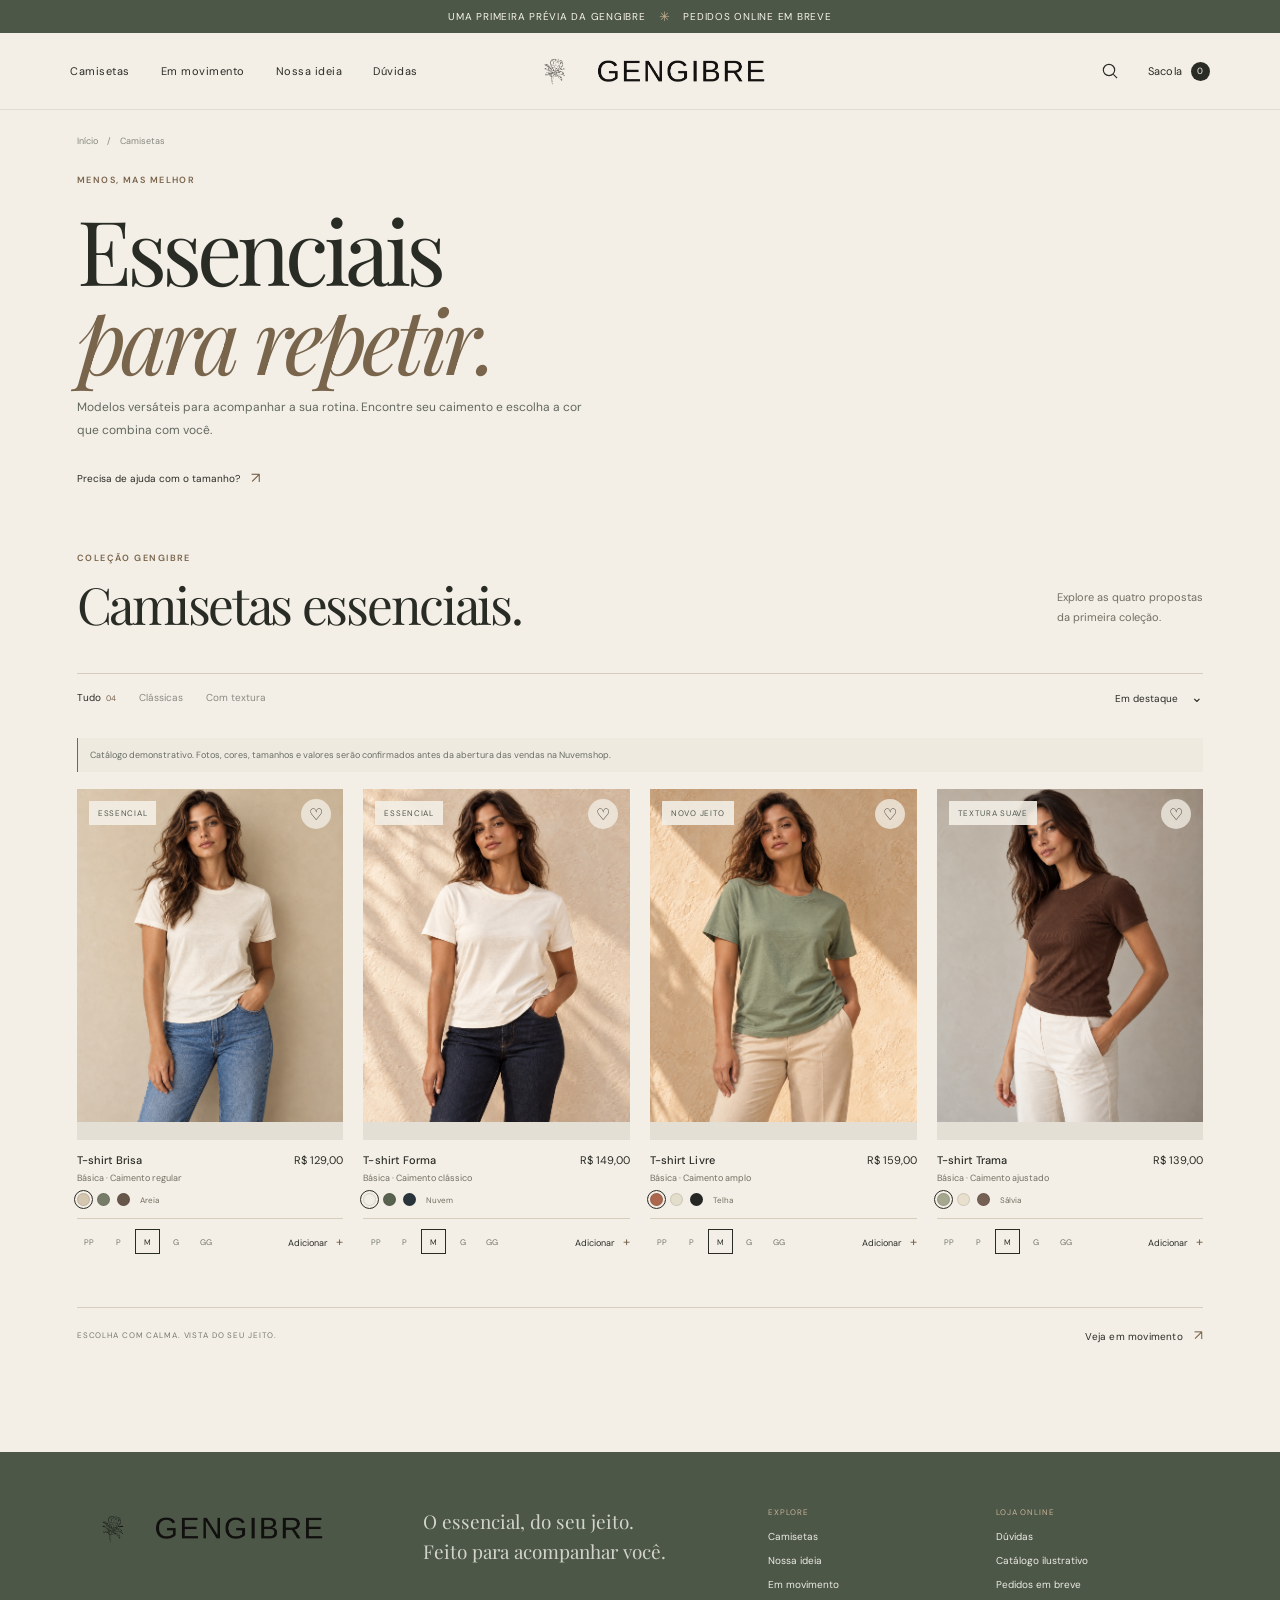
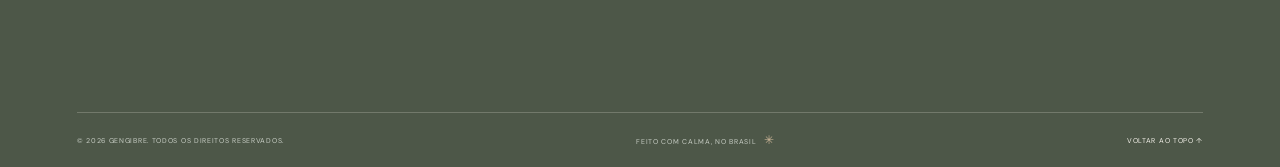
==== commit 37fdef7d: "Warm up Gengibre storefront palette and imagery" ====
--- a/colecao.html
+++ b/colecao.html
@@ -1,6 +1,6 @@
 <!doctype html>
 <html lang="pt-BR">
-  <head><meta charset="UTF-8" /><meta name="viewport" content="width=device-width, initial-scale=1" /><meta name="theme-color" content="#f4f1e9" /><meta name="description" content="Explore a coleção demonstrativa de camisetas básicas GENGIBRE." /><title>Camisetas essenciais — GENGIBRE</title><link rel="preconnect" href="https://fonts.googleapis.com" /><link rel="preconnect" href="https://fonts.gstatic.com" crossorigin /><link href="https://fonts.googleapis.com/css2?family=DM+Sans:wght@400;500;600;700&family=Playfair+Display:wght@400;500&display=swap" rel="stylesheet" /><link rel="stylesheet" href="styles.css" /><script src="catalog.js" defer></script><script src="store.js" defer></script><script src="script.js" defer></script></head>
+  <head><meta charset="UTF-8" /><meta name="viewport" content="width=device-width, initial-scale=1" /><meta name="theme-color" content="#f3efe6" /><meta name="description" content="Explore a coleção demonstrativa de camisetas básicas GENGIBRE." /><title>Camisetas essenciais — GENGIBRE</title><link rel="preconnect" href="https://fonts.googleapis.com" /><link rel="preconnect" href="https://fonts.gstatic.com" crossorigin /><link href="https://fonts.googleapis.com/css2?family=DM+Sans:wght@400;500;600;700&family=Playfair+Display:wght@400;500&display=swap" rel="stylesheet" /><link rel="stylesheet" href="styles.css" /><script src="catalog.js" defer></script><script src="store.js" defer></script><script src="script.js" defer></script></head>
   <body id="topo">
     <div class="announcement"><span>UMA PRIMEIRA PRÉVIA DA GENGIBRE</span><span class="announcement-dot">✳</span><span>Pedidos online em breve</span></div>
     <header class="site-header">
--- a/styles.css
+++ b/styles.css
@@ -1,12 +1,12 @@
 :root {
   color-scheme: light;
-  --paper: #f4f1e9;
-  --paper-deep: #ebe6dc;
-  --ink: #1d2520;
-  --muted: #73776f;
-  --line: #d8d5ca;
-  --ginger: #b7573d;
-  --olive: #47564a;
+  --paper: #f3efe6;
+  --paper-deep: #e8e1d5;
+  --ink: #292b25;
+  --muted: #736e62;
+  --line: #d7cdbd;
+  --ginger: #79644c;
+  --olive: #4d5748;
   --serif: "Playfair Display", Georgia, serif;
   --sans: "DM Sans", Arial, sans-serif;
 }
@@ -23,8 +23,8 @@
 .sr-only { position: absolute; width: 1px; height: 1px; padding: 0; margin: -1px; overflow: hidden; clip: rect(0, 0, 0, 0); white-space: nowrap; border: 0; }
 
 .announcement { height: 33px; display: flex; align-items: center; justify-content: center; gap: 13px; color: #f7f4eb; background: var(--olive); font-size: 10px; letter-spacing: .075em; text-transform: uppercase; }
-.announcement-dot { color: #ddac8d; font-size: 13px; }
-.site-header { height: 77px; position: sticky; top: 0; z-index: 20; display: grid; grid-template-columns: 1fr auto 1fr; align-items: center; padding: 0 5.5vw; background: rgba(244, 241, 233, .97); border-bottom: 1px solid rgba(29, 37, 32, .09); backdrop-filter: blur(14px); }
+.announcement-dot { color: #c7b08f; font-size: 13px; }
+.site-header { height: 77px; position: sticky; top: 0; z-index: 20; display: grid; grid-template-columns: 1fr auto 1fr; align-items: center; padding: 0 5.5vw; background: rgba(243, 239, 230, .97); border-bottom: 1px solid rgba(29, 37, 32, .09); backdrop-filter: blur(14px); }
 .main-nav, .header-actions { display: flex; align-items: center; }
 .main-nav { gap: 31px; font-size: 11px; letter-spacing: .045em; }
 .main-nav a, .footer-links a, .text-link { transition: opacity .2s ease; }
@@ -67,8 +67,8 @@
 .hero-image { width: 100%; height: 100%; object-fit: cover; object-position: center 35%; }
 .hero-image-wrap::after { content: ""; position: absolute; inset: 55% 0 0; pointer-events: none; background: linear-gradient(transparent, rgba(25, 25, 20, .36)); }
 .hero-image-caption { position: absolute; z-index: 1; bottom: 28px; left: 30px; right: 30px; display: flex; justify-content: space-between; color: white; font-size: 9px; letter-spacing: .08em; text-transform: uppercase; }
-.round-stamp { position: absolute; z-index: 2; top: 8%; left: -39px; width: 108px; height: 108px; display: flex; flex-direction: column; align-items: center; justify-content: center; gap: 5px; border: 1px solid rgba(244, 241, 233, .75); border-radius: 50%; outline: 1px solid rgba(244, 241, 233, .6); outline-offset: 5px; color: white; text-align: center; font-size: 8px; letter-spacing: .12em; line-height: 1.5; }
-.round-stamp b { color: #eab89a; font-size: 16px; font-weight: 400; }
+.round-stamp { position: absolute; z-index: 2; top: 8%; left: -39px; width: 108px; height: 108px; display: flex; flex-direction: column; align-items: center; justify-content: center; gap: 5px; border: 1px solid rgba(243, 239, 230, .75); border-radius: 50%; outline: 1px solid rgba(243, 239, 230, .6); outline-offset: 5px; color: white; text-align: center; font-size: 8px; letter-spacing: .12em; line-height: 1.5; }
+.round-stamp b { color: #c7ae8c; font-size: 16px; font-weight: 400; }
 .hero-index { position: absolute; z-index: 3; top: 50%; right: 20px; writing-mode: vertical-rl; color: white; font-size: 8px; letter-spacing: .14em; }
 
 .promise-bar { min-height: 87px; display: flex; align-items: center; justify-content: center; gap: clamp(45px, 9vw, 155px); border-bottom: 1px solid var(--line); }
@@ -92,8 +92,8 @@
 .product-image { position: relative; overflow: hidden; aspect-ratio: .76; background: #e4dfd5; }
 .product-image > img { width: 100%; height: 100%; object-fit: cover; transition: transform .55s cubic-bezier(.2,.65,.25,1); }
 .product-card:hover .product-image > img { transform: scale(1.035); }
-.product-label { position: absolute; top: 12px; left: 12px; padding: 7px 9px; background: rgba(244, 241, 233, .9); color: #51594f; font-size: 8px; letter-spacing: .09em; text-transform: uppercase; }
-.favorite-button { position: absolute; top: 10px; right: 12px; display: grid; place-items: center; width: 30px; height: 30px; border: 0; border-radius: 50%; background: rgba(244, 241, 233, .76); cursor: pointer; font-size: 16px; }
+.product-label { position: absolute; top: 12px; left: 12px; padding: 7px 9px; background: rgba(243, 239, 230, .9); color: #51594f; font-size: 8px; letter-spacing: .09em; text-transform: uppercase; }
+.favorite-button { position: absolute; top: 10px; right: 12px; display: grid; place-items: center; width: 30px; height: 30px; border: 0; border-radius: 50%; background: rgba(243, 239, 230, .76); cursor: pointer; font-size: 16px; }
 .favorite-button.is-favorite { color: var(--ginger); }
 .product-info { padding-top: 13px; }
 .product-title-row { display: flex; justify-content: space-between; align-items: baseline; gap: 8px; }
@@ -142,10 +142,10 @@
 .footer-main > p { margin: 0; color: #d2d4cb; font-family: var(--serif); font-size: 19px; line-height: 1.55; }
 .footer-links { display: grid; grid-template-columns: 1fr 1fr; gap: 20px; }
 .footer-links > div { display: flex; flex-direction: column; align-items: flex-start; gap: 11px; }
-.footer-links span { margin-bottom: 2px; color: #d5b9a3; font-size: 8px; letter-spacing: .12em; }
+.footer-links span { margin-bottom: 2px; color: #c7b295; font-size: 8px; letter-spacing: .12em; }
 .footer-links a { color: #edece5; font-size: 10px; }
-.footer-bottom { min-height: 55px; display: flex; align-items: center; justify-content: space-between; border-top: 1px solid rgba(244, 241, 233, .22); color: #c7cdc4; font-size: 7px; letter-spacing: .1em; }
-.footer-bottom b { margin-left: 5px; color: #d5b9a3; font-size: 12px; font-weight: 400; }
+.footer-bottom { min-height: 55px; display: flex; align-items: center; justify-content: space-between; border-top: 1px solid rgba(243, 239, 230, .22); color: #c7cdc4; font-size: 7px; letter-spacing: .1em; }
+.footer-bottom b { margin-left: 5px; color: #c7b295; font-size: 12px; font-weight: 400; }
 .footer-bottom a { color: #f2f0e8; }
 
 .drawer-backdrop { position: fixed; z-index: 40; inset: 0; background: rgba(23, 29, 24, .42); opacity: 0; transition: opacity .25s ease; }
@@ -296,8 +296,8 @@
 }
 
 /* Multi-page storefront, brand marks, and video collection. */
-.wordmark.has-logo, .footer-wordmark { display: flex; align-items: center; justify-self: center; gap: 4px; width: 207px; height: 42px; overflow: visible; background: transparent; }
-.brand-flower { display: block; flex: 0 0 36px; width: 36px; height: 36px; object-fit: contain; }
+.wordmark.has-logo, .footer-wordmark { display: flex; align-items: center; justify-self: center; gap: 4px; width: 243px; height: 42px; overflow: visible; background: transparent; }
+.brand-flower { display: block; flex: 0 0 72px; width: 72px; height: 72px; object-fit: contain; }
 .wordmark-crop { position: relative; display: block; flex: 0 0 167px; width: 167px; height: 42px; margin: 0; overflow: hidden; vertical-align: baseline; }
 .wordmark-crop img { position: absolute; width: 267px; height: 107px; max-width: none; left: 50%; top: 50%; transform: translate(-50%, -50%); }
 .footer-wordmark { justify-self: start; }
@@ -387,7 +387,7 @@
 .video-teaser video { width: 100%; height: 100%; object-fit: cover; transition: transform .5s ease; }
 .video-teaser:hover video { transform: scale(1.035); }
 .video-teaser > span { position: absolute; z-index: 1; left: 17px; right: 17px; bottom: 16px; display: flex; justify-content: space-between; color: white; font-family: var(--serif); font-size: 20px; }
-.video-teaser b { color: #e7bd9d; font-family: var(--sans); font-size: 14px; font-weight: 400; }
+.video-teaser b { color: #c7ae8c; font-family: var(--sans); font-size: 14px; font-weight: 400; }
 .video-disclaimer { margin: 15px 0 0; color: var(--muted); font-size: 9px; line-height: 1.7; }
 .video-disclaimer a { text-decoration: underline; }
 .video-page-intro { min-height: 400px; display: flex; flex-direction: column; align-items: flex-start; justify-content: center; }
@@ -401,7 +401,7 @@
 .ugc-card { min-width: 0; }
 .ugc-video { position: relative; overflow: hidden; aspect-ratio: .62; background: #ded8cc; }
 .ugc-video video { width: 100%; height: 100%; object-fit: cover; }
-.ugc-video > span { position: absolute; top: 10px; left: 10px; padding: 7px 9px; background: rgba(244, 241, 233, .93); color: #586055; font-size: 7px; letter-spacing: .1em; pointer-events: none; }
+.ugc-video > span { position: absolute; top: 10px; left: 10px; padding: 7px 9px; background: rgba(243, 239, 230, .93); color: #586055; font-size: 7px; letter-spacing: .1em; pointer-events: none; }
 .ugc-caption h2 { margin: 12px 0 5px; font-family: var(--serif); font-size: 20px; font-weight: 400; }
 .ugc-caption p { margin: 0; color: var(--muted); font-size: 8px; line-height: 1.7; }
 .ugc-caption a { text-decoration: underline; }
@@ -413,14 +413,14 @@
   .product-detail { grid-template-columns: minmax(0, 1fr) minmax(300px, .85fr); gap: 38px; }
   .ugc-grid { grid-template-columns: repeat(2, minmax(0, 1fr)); }
   .main-nav { gap: 12px; font-size: 9px; }
-  .wordmark.has-logo { width: 184px; }
-  .brand-flower { flex-basis: 32px; width: 32px; height: 32px; }
+  .wordmark.has-logo { width: 216px; }
+  .brand-flower { flex-basis: 64px; width: 64px; height: 64px; }
   .wordmark-crop { flex-basis: 148px; width: 148px; }
   .wordmark-crop img { width: 237px; height: 95px; }
 }
 @media (max-width: 680px) {
-  .wordmark.has-logo, .footer-wordmark { gap: 2px; width: 165px; height: 37px; }
-  .brand-flower { flex-basis: 30px; width: 30px; height: 30px; }
+  .wordmark.has-logo, .footer-wordmark { gap: 2px; width: 197px; height: 37px; }
+  .brand-flower { flex-basis: 60px; width: 60px; height: 60px; }
   .wordmark-crop { flex-basis: 133px; width: 133px; height: 37px; }
   .wordmark-crop img { width: 213px; height: 85px; }
   .page-intro { width: auto; margin-inline: 22px; }
